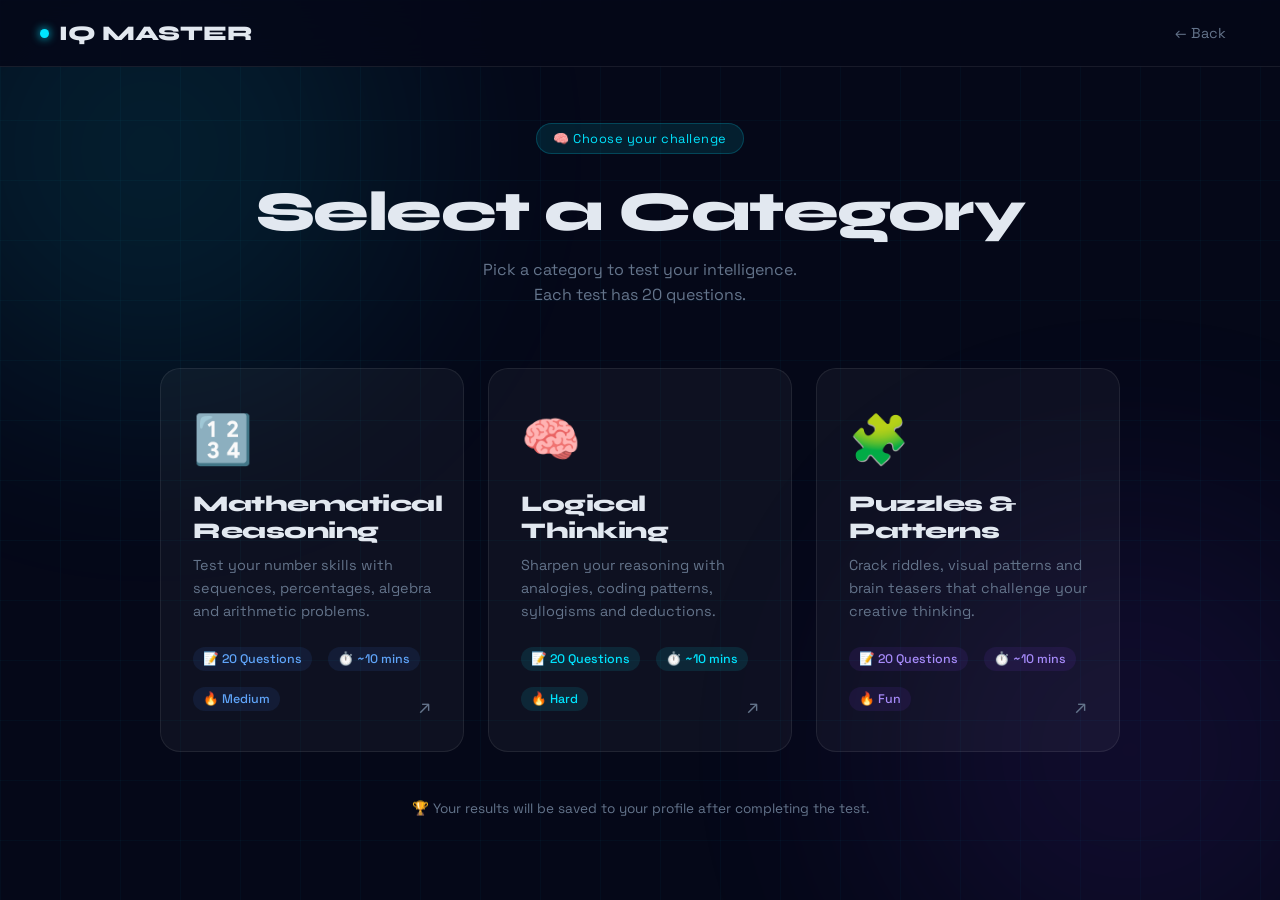
==== templates/category.html @ f197e490 "New quiz with categories and ABCD options" ====
<!DOCTYPE html>
<html lang="en">
<head>
    <meta charset="UTF-8">
    <meta name="viewport" content="width=device-width, initial-scale=1.0">
    <title>IQ Master — Choose Category</title>
    <link href="https://fonts.googleapis.com/css2?family=Space+Grotesk:wght@300;400;500;600;700&family=Syne:wght@700;800&display=swap" rel="stylesheet">
    <style>
        *, *::before, *::after { margin: 0; padding: 0; box-sizing: border-box; }

        :root {
            --bg: #050818;
            --surface: rgba(255,255,255,0.04);
            --border: rgba(255,255,255,0.08);
            --cyan: #00e5ff;
            --violet: #7c3aed;
            --green: #10b981;
            --yellow: #f59e0b;
            --text: #e2e8f0;
            --muted: #64748b;
        }

        body {
            background: var(--bg);
            color: var(--text);
            font-family: 'Space Grotesk', sans-serif;
            min-height: 100vh;
            overflow-x: hidden;
        }

        .bg-grid {
            position: fixed; inset: 0;
            background-image:
                linear-gradient(rgba(0,229,255,0.03) 1px, transparent 1px),
                linear-gradient(90deg, rgba(0,229,255,0.03) 1px, transparent 1px);
            background-size: 60px 60px;
            z-index: 0;
        }

        .bg-glow {
            position: fixed;
            width: 500px; height: 500px;
            border-radius: 50%;
            filter: blur(120px);
            opacity: 0.1;
            z-index: 0;
        }
        .bg-glow-1 { background: var(--cyan); top: -100px; left: -100px; }
        .bg-glow-2 { background: var(--violet); bottom: -100px; right: -100px; }

        /* Navbar */
        nav {
            position: fixed;
            top: 0; left: 0; right: 0;
            z-index: 100;
            padding: 16px 40px;
            display: flex;
            justify-content: space-between;
            align-items: center;
            background: rgba(5,8,24,0.85);
            backdrop-filter: blur(20px);
            border-bottom: 1px solid var(--border);
        }

        .logo {
            font-family: 'Syne', sans-serif;
            font-size: 1.3rem;
            font-weight: 800;
            display: flex;
            align-items: center;
            gap: 10px;
            text-decoration: none;
            color: var(--text);
        }
        .logo-dot {
            width: 9px; height: 9px;
            background: var(--cyan);
            border-radius: 50%;
            box-shadow: 0 0 10px var(--cyan);
            animation: pulse 2s ease-in-out infinite;
        }
        @keyframes pulse {
            0%, 100% { transform: scale(1); }
            50% { transform: scale(1.4); }
        }

        .back-link {
            text-decoration: none;
            color: var(--muted);
            font-size: 0.9rem;
            padding: 8px 14px;
            border-radius: 8px;
            transition: all 0.2s;
        }
        .back-link:hover { color: var(--text); background: var(--surface); }

        /* Main */
        main {
            position: relative;
            z-index: 1;
            min-height: 100vh;
            display: flex;
            flex-direction: column;
            align-items: center;
            justify-content: center;
            padding: 100px 24px 60px;
        }

        .page-badge {
            display: inline-flex;
            align-items: center;
            gap: 8px;
            background: rgba(0,229,255,0.1);
            border: 1px solid rgba(0,229,255,0.2);
            border-radius: 100px;
            padding: 6px 16px;
            font-size: 0.8rem;
            color: var(--cyan);
            margin-bottom: 24px;
            letter-spacing: 0.5px;
        }

        h1 {
            font-family: 'Syne', sans-serif;
            font-size: clamp(2rem, 5vw, 3.5rem);
            font-weight: 800;
            text-align: center;
            letter-spacing: -1.5px;
            margin-bottom: 12px;
        }

        .subtitle {
            color: var(--muted);
            text-align: center;
            font-size: 1rem;
            margin-bottom: 60px;
            line-height: 1.6;
        }

        /* Category cards */
        .categories {
            display: grid;
            grid-template-columns: repeat(auto-fit, minmax(280px, 1fr));
            gap: 24px;
            width: 100%;
            max-width: 960px;
        }

        .category-card {
            background: var(--surface);
            border: 1px solid var(--border);
            border-radius: 20px;
            padding: 40px 32px;
            text-decoration: none;
            color: var(--text);
            transition: all 0.3s;
            position: relative;
            overflow: hidden;
            cursor: pointer;
            display: block;
        }

        .category-card::before {
            content: '';
            position: absolute;
            inset: 0;
            opacity: 0;
            transition: opacity 0.3s;
            border-radius: 20px;
        }

        .category-card.math::before { background: radial-gradient(circle at top left, rgba(59,130,246,0.15), transparent 60%); }
        .category-card.logical::before { background: radial-gradient(circle at top left, rgba(0,229,255,0.15), transparent 60%); }
        .category-card.puzzle::before { background: radial-gradient(circle at top left, rgba(124,58,237,0.15), transparent 60%); }

        .category-card:hover::before { opacity: 1; }
        .category-card:hover { transform: translateY(-6px); }
        .category-card.math:hover { border-color: rgba(59,130,246,0.4); }
        .category-card.logical:hover { border-color: rgba(0,229,255,0.4); }
        .category-card.puzzle:hover { border-color: rgba(124,58,237,0.4); }

        .card-icon {
            font-size: 3rem;
            margin-bottom: 20px;
            display: block;
        }

        .card-title {
            font-family: 'Syne', sans-serif;
            font-size: 1.4rem;
            font-weight: 800;
            margin-bottom: 10px;
            letter-spacing: -0.5px;
        }

        .card-desc {
            color: var(--muted);
            font-size: 0.9rem;
            line-height: 1.6;
            margin-bottom: 24px;
        }

        .card-meta {
            display: flex;
            gap: 16px;
            flex-wrap: wrap;
        }

        .meta-tag {
            display: flex;
            align-items: center;
            gap: 6px;
            font-size: 0.78rem;
            padding: 4px 10px;
            border-radius: 100px;
            font-weight: 500;
        }
        .math .meta-tag { background: rgba(59,130,246,0.1); color: #60a5fa; }
        .logical .meta-tag { background: rgba(0,229,255,0.1); color: var(--cyan); }
        .puzzle .meta-tag { background: rgba(124,58,237,0.1); color: #a78bfa; }

        .card-arrow {
            position: absolute;
            bottom: 32px;
            right: 32px;
            font-size: 1.2rem;
            color: var(--muted);
            transition: all 0.2s;
        }
        .category-card:hover .card-arrow { transform: translate(4px, -4px); }
        .math:hover .card-arrow { color: #60a5fa; }
        .logical:hover .card-arrow { color: var(--cyan); }
        .puzzle:hover .card-arrow { color: #a78bfa; }

        /* Bottom note */
        .bottom-note {
            margin-top: 48px;
            color: var(--muted);
            font-size: 0.85rem;
            text-align: center;
        }

        @media (max-width: 600px) {
            nav { padding: 14px 16px; }
            .categories { grid-template-columns: 1fr; }
        }
    </style>
</head>
<body>

<div class="bg-grid"></div>
<div class="bg-glow bg-glow-1"></div>
<div class="bg-glow bg-glow-2"></div>

<nav>
    <a href="/home" class="logo">
        <div class="logo-dot"></div>
        IQ MASTER
    </a>
    <a href="/home" class="back-link">← Back</a>
</nav>

<main>

    <div class="page-badge">🧠 Choose your challenge</div>

    <h1>Select a Category</h1>
    <p class="subtitle">Pick a category to test your intelligence.<br>Each test has 20 questions.</p>

    <div class="categories">

        <!-- Mathematical -->
        <a href="/quiz?category=mathematical" class="category-card math">
            <span class="card-icon">🔢</span>
            <div class="card-title">Mathematical Reasoning</div>
            <div class="card-desc">Test your number skills with sequences, percentages, algebra and arithmetic problems.</div>
            <div class="card-meta">
                <span class="meta-tag">📝 20 Questions</span>
                <span class="meta-tag">⏱️ ~10 mins</span>
                <span class="meta-tag">🔥 Medium</span>
            </div>
            <div class="card-arrow">↗</div>
        </a>

        <!-- Logical -->
        <a href="/quiz?category=logical" class="category-card logical">
            <span class="card-icon">🧠</span>
            <div class="card-title">Logical Thinking</div>
            <div class="card-desc">Sharpen your reasoning with analogies, coding patterns, syllogisms and deductions.</div>
            <div class="card-meta">
                <span class="meta-tag">📝 20 Questions</span>
                <span class="meta-tag">⏱️ ~10 mins</span>
                <span class="meta-tag">🔥 Hard</span>
            </div>
            <div class="card-arrow">↗</div>
        </a>

        <!-- Puzzle -->
        <a href="/quiz?category=puzzle" class="category-card puzzle">
            <span class="card-icon">🧩</span>
            <div class="card-title">Puzzles & Patterns</div>
            <div class="card-desc">Crack riddles, visual patterns and brain teasers that challenge your creative thinking.</div>
            <div class="card-meta">
                <span class="meta-tag">📝 20 Questions</span>
                <span class="meta-tag">⏱️ ~10 mins</span>
                <span class="meta-tag">🔥 Fun</span>
            </div>
            <div class="card-arrow">↗</div>
        </a>

    </div>

    <p class="bottom-note">🏆 Your results will be saved to your profile after completing the test.</p>

</main>

</body>
</html>
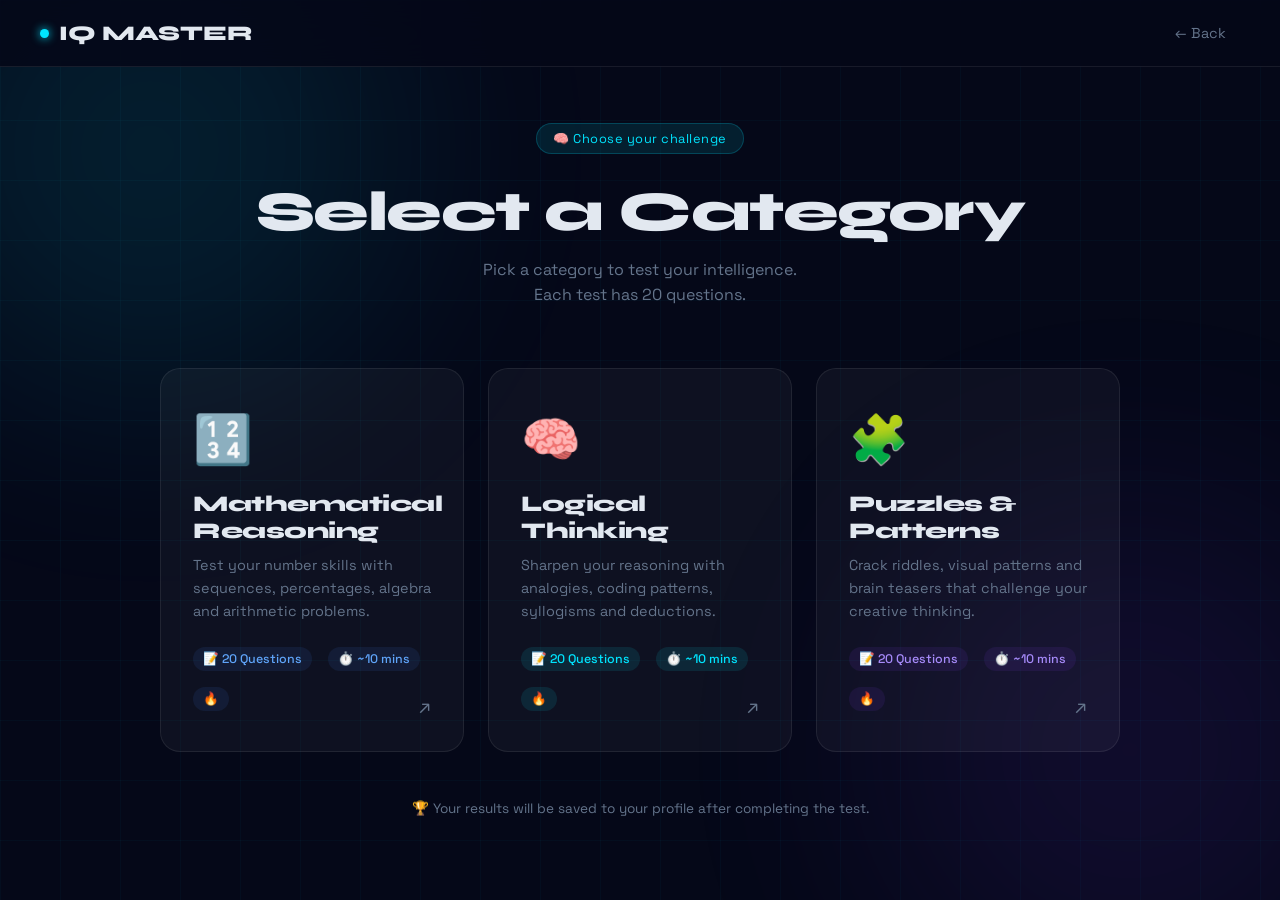
==== commit ae309742: "small update in catagory" ====
--- a/templates/category.html
+++ b/templates/category.html
@@ -277,7 +277,7 @@
             <div class="card-meta">
                 <span class="meta-tag">📝 20 Questions</span>
                 <span class="meta-tag">⏱️ ~10 mins</span>
-                <span class="meta-tag">🔥 Medium</span>
+                <span class="meta-tag">🔥</span>
             </div>
             <div class="card-arrow">↗</div>
         </a>
@@ -290,7 +290,7 @@
             <div class="card-meta">
                 <span class="meta-tag">📝 20 Questions</span>
                 <span class="meta-tag">⏱️ ~10 mins</span>
-                <span class="meta-tag">🔥 Hard</span>
+                <span class="meta-tag">🔥 </span>
             </div>
             <div class="card-arrow">↗</div>
         </a>
@@ -303,7 +303,7 @@
             <div class="card-meta">
                 <span class="meta-tag">📝 20 Questions</span>
                 <span class="meta-tag">⏱️ ~10 mins</span>
-                <span class="meta-tag">🔥 Fun</span>
+                <span class="meta-tag">🔥 </span>
             </div>
             <div class="card-arrow">↗</div>
         </a>
